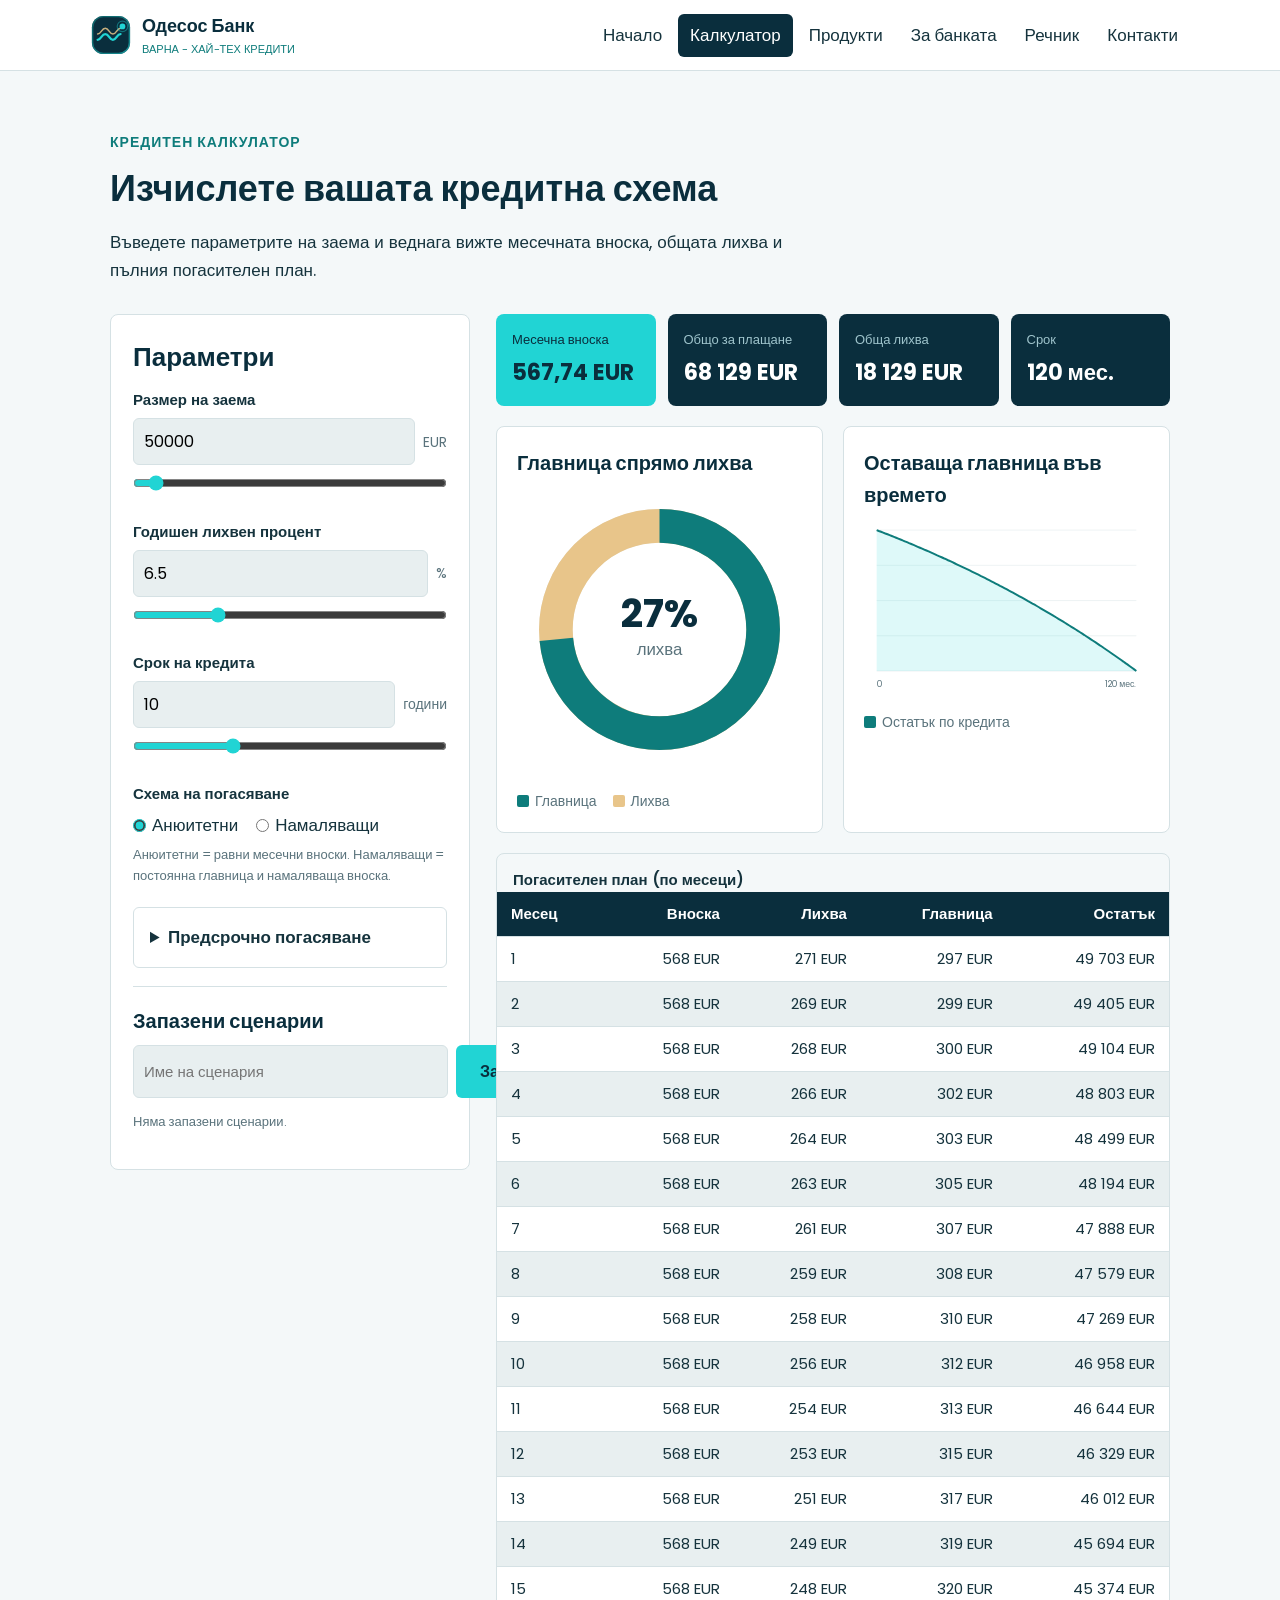
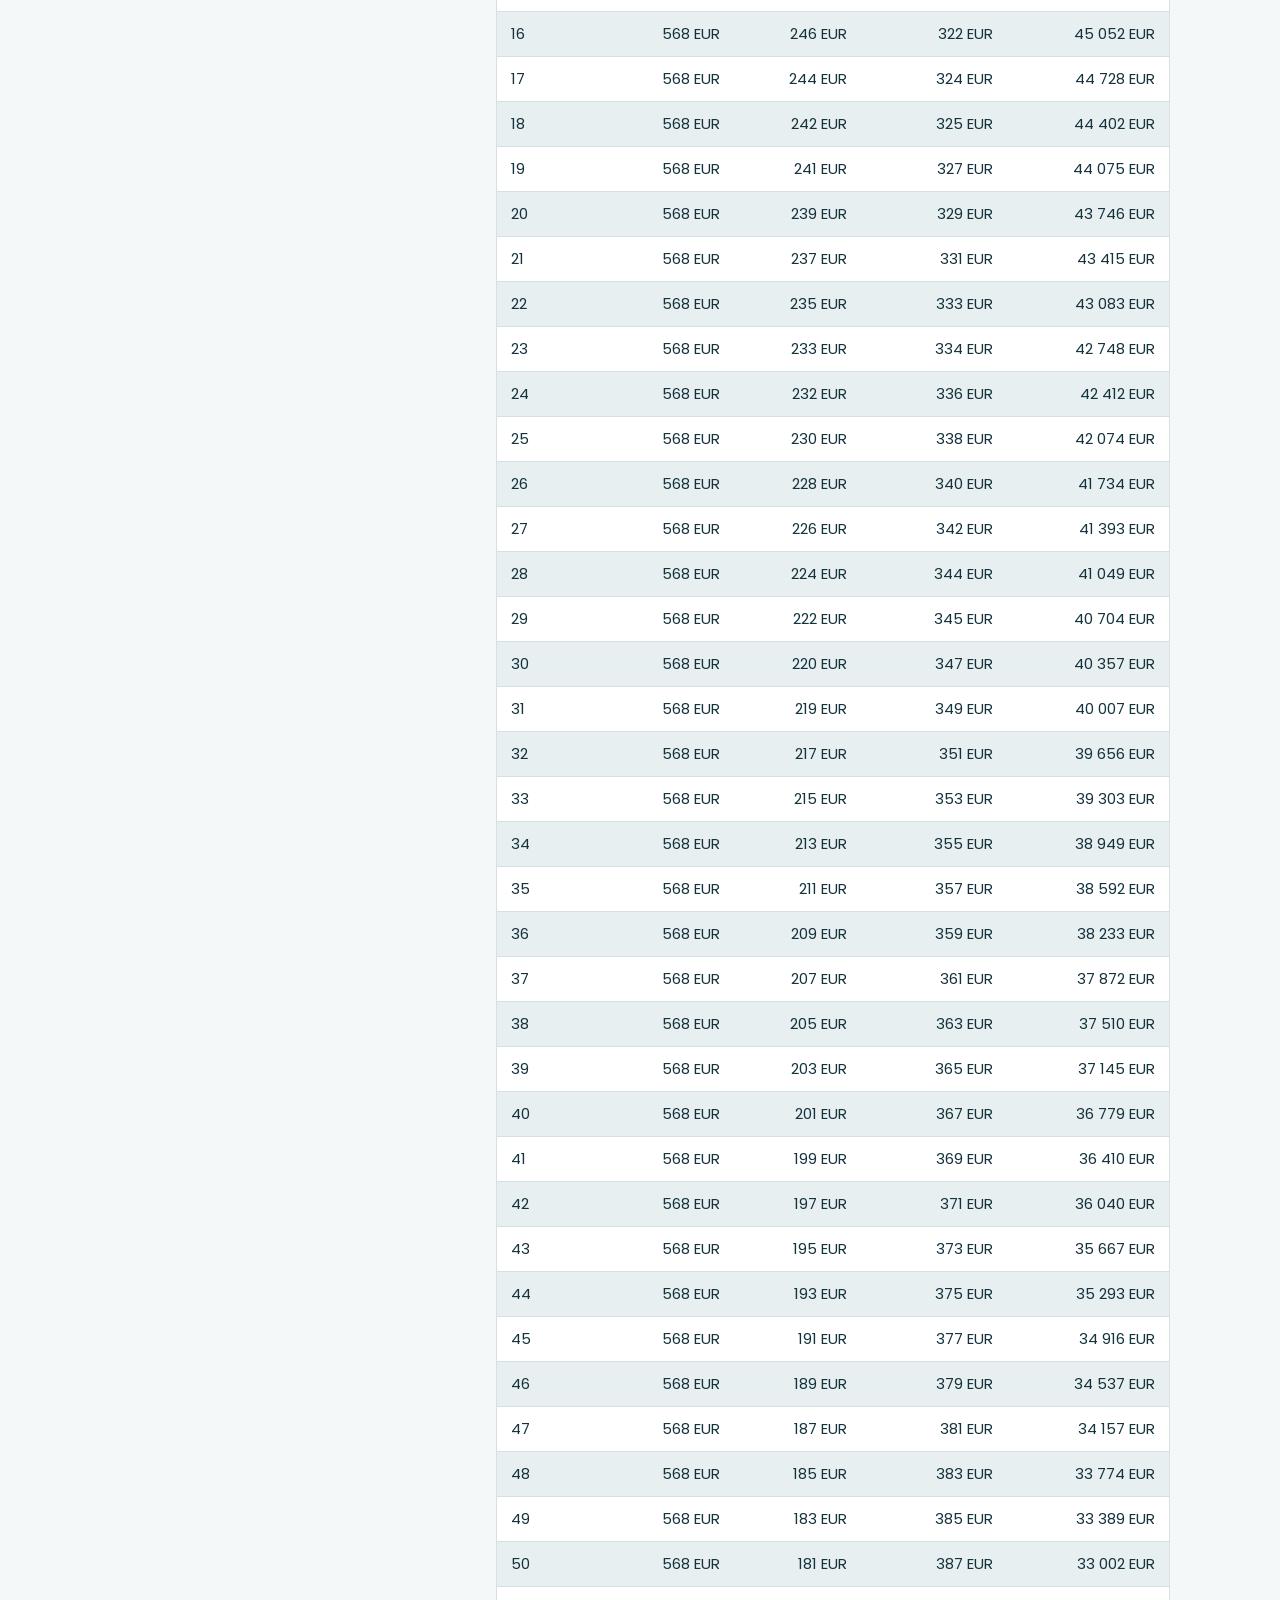
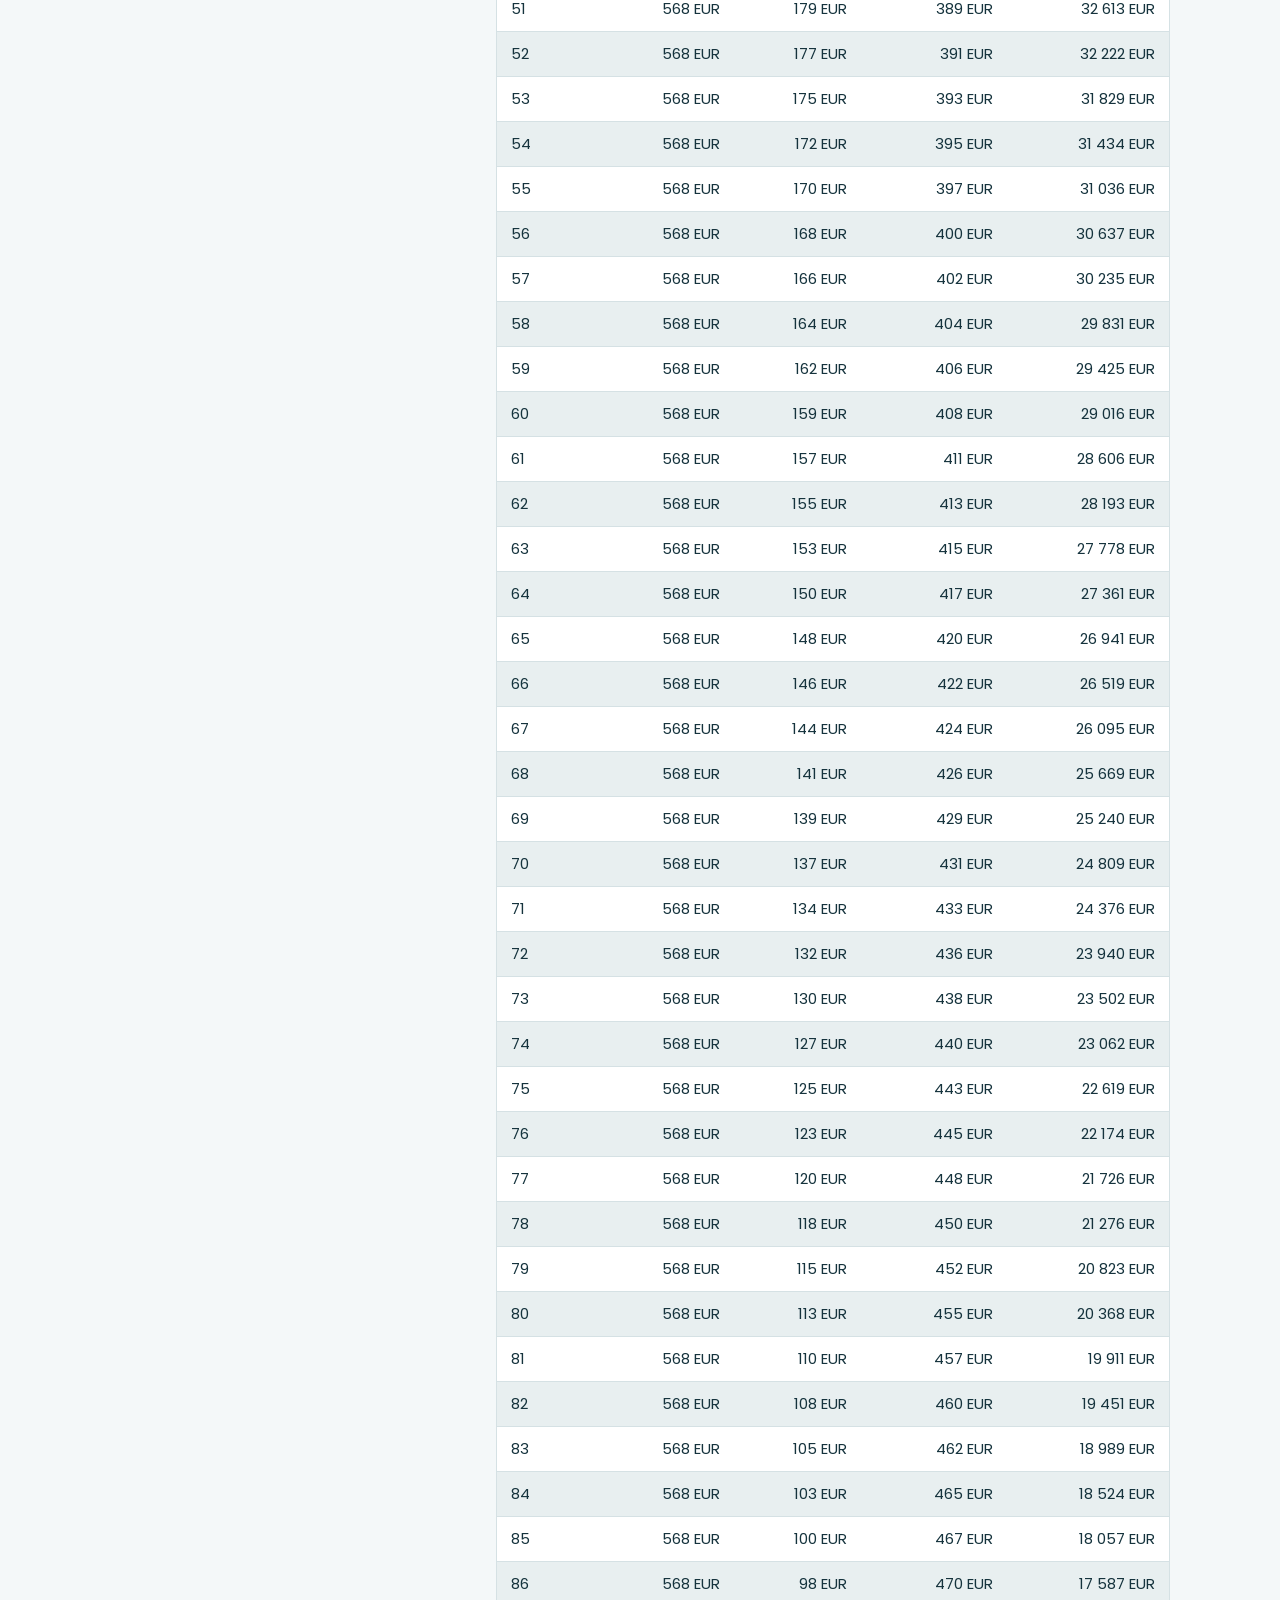
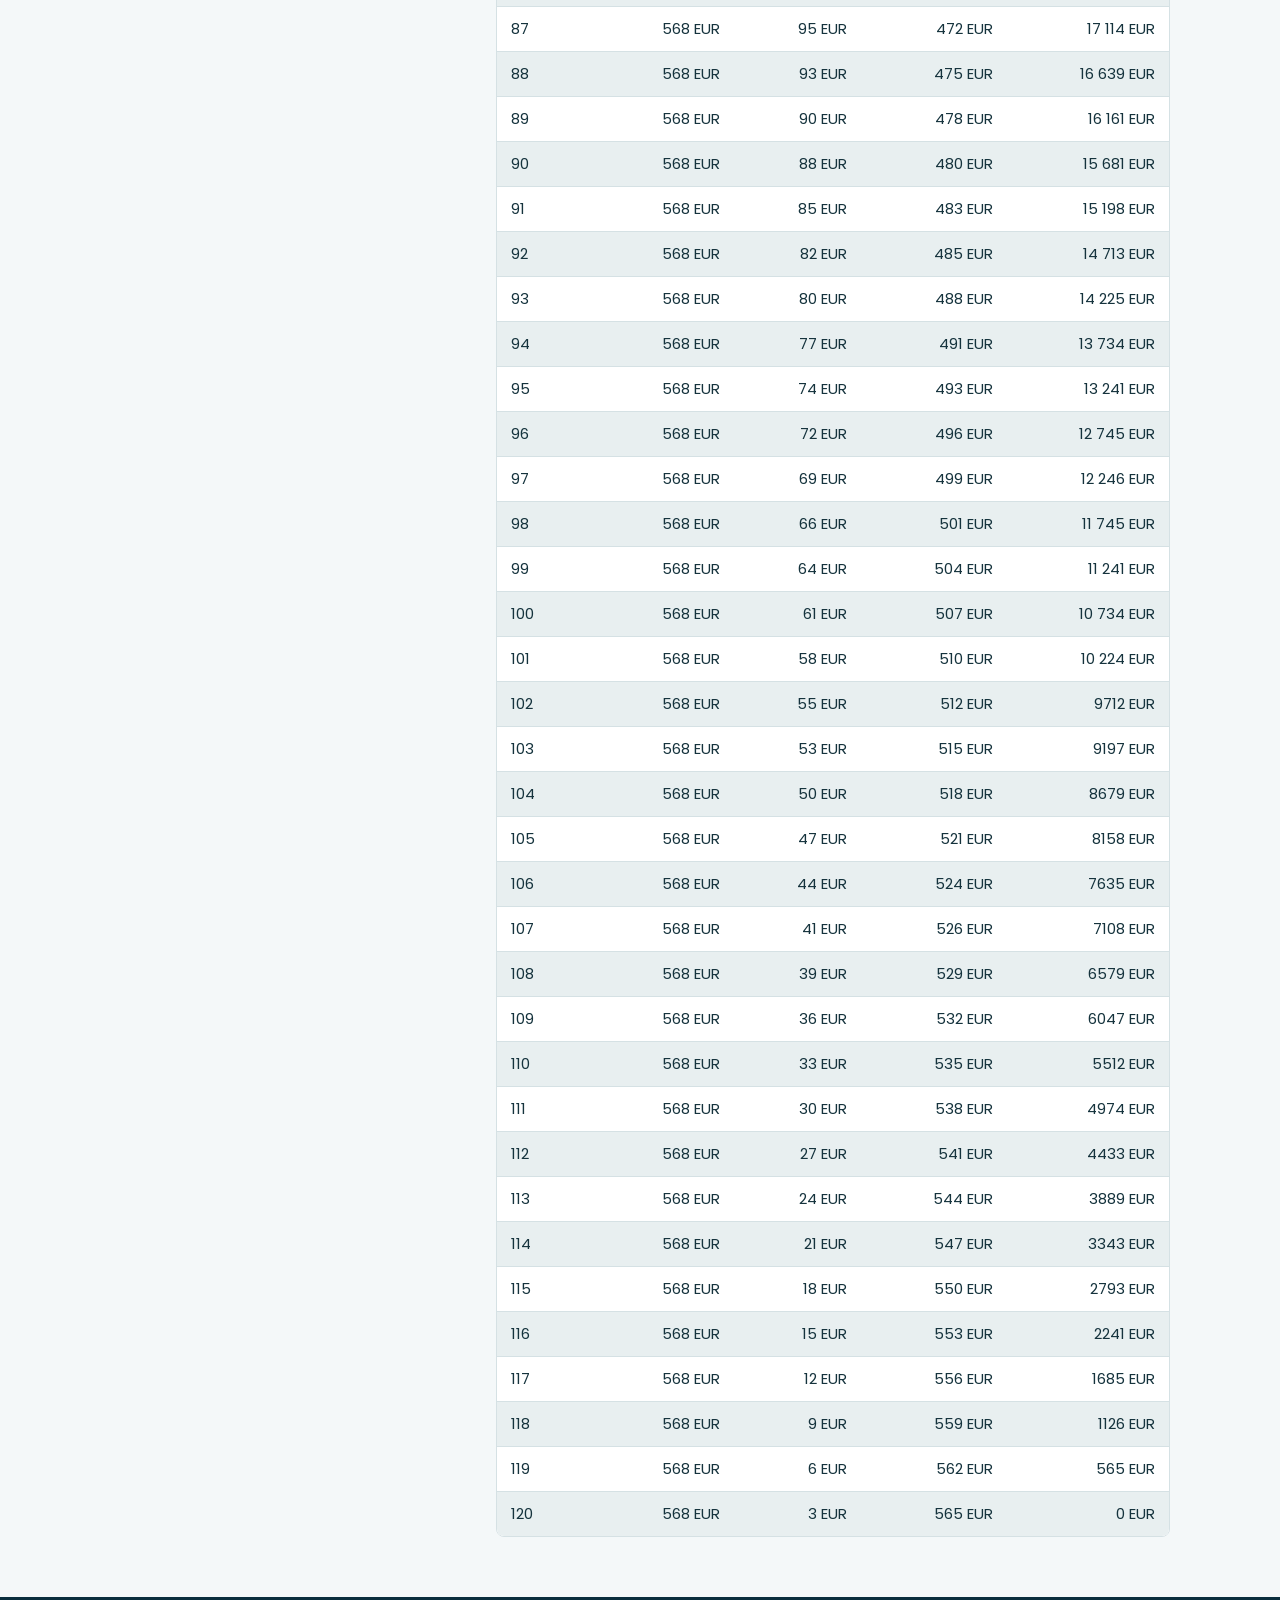
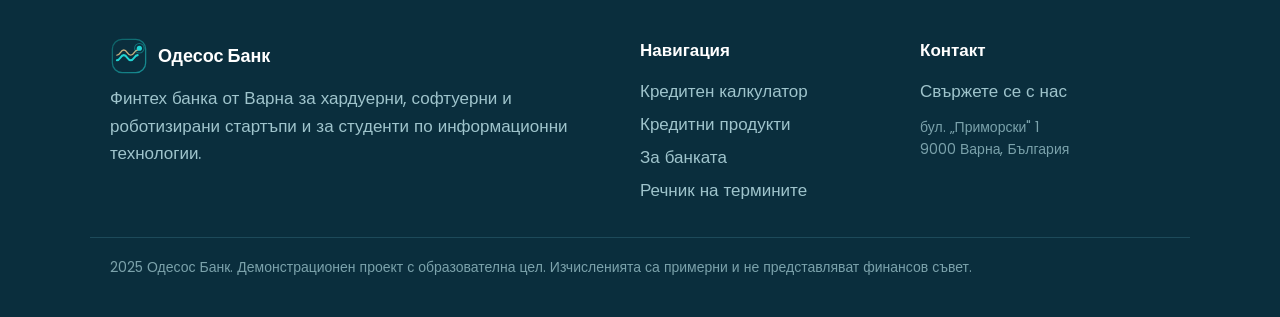
==== kalkulator.html @ dea0d9ed "Add files via upload" ====
<!DOCTYPE html>
<html lang="bg">
<head>
  <meta charset="UTF-8">
  <meta name="viewport" content="width=device-width, initial-scale=1">
  <title>Кредитен калкулатор - Одесос Банк</title>
  <meta name="description" content="Изчислете месечна вноска, обща лихва и погасителен план с графики и предсрочно погасяване.">
  <link rel="icon" href="images/logo.svg" type="image/svg+xml">
  <link rel="stylesheet" href="css/style.css">
</head>
<body>
  <a href="#main" class="skip-link">Към основното съдържание</a>

  <!-- ===== Хедър с навигация ===== -->
  <header class="site-header">
    <nav class="container nav" aria-label="Основна навигация">
      <a href="index.html" class="brand">
        <img src="images/logo.svg" alt="Лого на Одесос Банк">
        <span class="brand-name">Одесос Банк<span>Варна - хай-тех кредити</span></span>
      </a>
      <button class="nav-toggle" aria-label="Меню" aria-expanded="false"><span></span><span></span><span></span></button>
      <ul class="nav-links">
        <li><a href="index.html">Начало</a></li>
        <li><a href="kalkulator.html" aria-current="page">Калкулатор</a></li>
        <li><a href="produkti.html">Продукти</a></li>
        <li><a href="za-nas.html">За банката</a></li>
        <li><a href="rechnik.html">Речник</a></li>
        <li><a href="kontakti.html">Контакти</a></li>
      </ul>
    </nav>
  </header>

  <main id="main" class="section">
    <div class="container">
      <div class="section-head">
        <p class="eyebrow">Кредитен калкулатор</p>
        <h1>Изчислете вашата кредитна схема</h1>
        <p>Въведете параметрите на заема и веднага вижте месечната вноска, общата лихва и пълния погасителен план.</p>
      </div>

      <!-- Оформление в две колони: форма вляво, резултати вдясно -->
      <div class="calc-layout">

        <!-- ===== Колона 1: входни данни ===== -->
        <form class="panel" id="calcForm" aria-label="Параметри на кредита" onsubmit="return false">
          <h2>Параметри</h2>

          <!-- Размер на заема: числово поле + плъзгач (синхронизирани от JS) -->
          <div class="field">
            <label for="amount">Размер на заема</label>
            <div class="field-row">
              <input type="number" id="amount" value="50000" min="1000" max="1000000" step="1000">
              <span class="unit">EUR</span>
            </div>
            <input type="range" id="amountRange" min="1000" max="1000000" step="1000" value="50000" aria-label="Размер на заема (плъзгач)">
          </div>

          <!-- Годишна лихва -->
          <div class="field">
            <label for="rate">Годишен лихвен процент</label>
            <div class="field-row">
              <input type="number" id="rate" value="6.5" min="0" max="25" step="0.1">
              <span class="unit">%</span>
            </div>
            <input type="range" id="rateRange" min="0" max="25" step="0.1" value="6.5" aria-label="Лихвен процент (плъзгач)">
          </div>

          <!-- Срок в години -->
          <div class="field">
            <label for="years">Срок на кредита</label>
            <div class="field-row">
              <input type="number" id="years" value="10" min="1" max="30" step="1">
              <span class="unit">години</span>
            </div>
            <input type="range" id="yearsRange" min="1" max="30" step="1" value="10" aria-label="Срок в години (плъзгач)">
          </div>

          <!-- Схема на погасяване: два радио бутона -->
          <div class="field">
            <span style="display:block; font-weight:600; font-size:15px; margin-bottom:6px;">Схема на погасяване</span>
            <div class="radio-group">
              <label><input type="radio" name="ptype" value="annuity" checked> Анюитетни</label>
              <label><input type="radio" name="ptype" value="declining"> Намаляващи</label>
            </div>
            <p class="hint">Анюитетни = равни месечни вноски. Намаляващи = постоянна главница и намаляваща вноска.</p>
          </div>

          <!-- Предсрочно погасяване (разгъващ се блок) -->
          <details class="prepay-box">
            <summary>Предсрочно погасяване</summary>
            <div class="field" style="margin-top:10px;">
              <label for="prepayLump">Еднократна сума</label>
              <div class="field-row">
                <input type="number" id="prepayLump" value="0" min="0" step="500"><span class="unit">EUR</span>
              </div>
            </div>
            <div class="field">
              <label for="prepayMonth">на месец номер</label>
              <div class="field-row">
                <input type="number" id="prepayMonth" value="12" min="1" step="1"><span class="unit">мес.</span>
              </div>
            </div>
            <div class="field">
              <label for="prepayMonthly">Месечно надвнасяне</label>
              <div class="field-row">
                <input type="number" id="prepayMonthly" value="0" min="0" step="50"><span class="unit">EUR</span>
              </div>
            </div>
          </details>

          <hr style="border:none; border-top:1px solid var(--border); margin:18px 0;">

          <!-- Запазване на сценарии (използва localStorage) -->
          <h3>Запазени сценарии</h3>
          <div class="save-bar">
            <input type="text" id="scenarioName" placeholder="Име на сценария" aria-label="Име на сценария">
            <button type="button" class="btn btn-primary" id="saveBtn">Запази</button>
          </div>
          <div id="savedList"></div>
        </form>

        <!-- ===== Колона 2: резултати ===== -->
        <div class="results">

          <!-- Четири обобщаващи стойности -->
          <div class="summary" aria-live="polite">
            <div class="metric accent">
              <div class="label">Месечна вноска</div>
              <div class="value" id="mPayment">-</div>
            </div>
            <div class="metric">
              <div class="label">Общо за плащане</div>
              <div class="value" id="mTotal">-</div>
            </div>
            <div class="metric">
              <div class="label">Обща лихва</div>
              <div class="value" id="mInterest">-</div>
            </div>
            <div class="metric">
              <div class="label">Срок</div>
              <div class="value" id="mTerm">-</div>
            </div>
          </div>

          <!-- Двете SVG диаграми (генерират се от charts.js) -->
          <div class="charts">
            <div class="chart-box">
              <h3>Главница спрямо лихва</h3>
              <div id="donut"></div>
              <div class="legend">
                <span><i style="background:#0e7c7b"></i> Главница</span>
                <span><i style="background:#e8c58a"></i> Лихва</span>
              </div>
            </div>
            <div class="chart-box">
              <h3>Оставаща главница във времето</h3>
              <div id="lineChart"></div>
              <div class="legend">
                <span><i style="background:#0e7c7b"></i> Остатък по кредита</span>
              </div>
            </div>
          </div>

          <!-- Погасителен план (попълва се от calculator.js) -->
          <div class="table-wrap">
            <table class="schedule">
              <caption>Погасителен план (по месеци)</caption>
              <thead>
                <tr>
                  <th scope="col">Месец</th>
                  <th scope="col">Вноска</th>
                  <th scope="col">Лихва</th>
                  <th scope="col">Главница</th>
                  <th scope="col">Остатък</th>
                </tr>
              </thead>
              <tbody id="scheduleBody"></tbody>
            </table>
          </div>
        </div>
      </div>
    </div>
  </main>

  <!-- ===== Footer ===== -->
  <footer class="site-footer">
    <div class="container footer-grid">
      <div>
        <div class="footer-brand"><img src="images/logo.svg" alt=""><strong>Одесос Банк</strong></div>
        <p>Финтех банка от Варна за хардуерни, софтуерни и роботизирани стартъпи и за студенти по информационни технологии.</p>
      </div>
      <div>
        <h4>Навигация</h4>
        <a href="kalkulator.html">Кредитен калкулатор</a>
        <a href="produkti.html">Кредитни продукти</a>
        <a href="za-nas.html">За банката</a>
        <a href="rechnik.html">Речник на термините</a>
      </div>
      <div>
        <h4>Контакт</h4>
        <a href="kontakti.html">Свържете се с нас</a>
        <p style="margin-top:8px; font-size:14px; color:#7ba2ab">бул. „Приморски" 1<br>9000 Варна, България</p>
      </div>
    </div>
    <div class="container footer-bottom">
      <p>2025 Одесос Банк. Демонстрационен проект с образователна цел. Изчисленията са примерни и не представляват финансов съвет.</p>
    </div>
  </footer>

  <!-- Зареждаме скриптовете в правилния ред -->
  <script src="js/main.js"></script>
  <script src="js/storage.js"></script>
  <script src="js/charts.js"></script>
  <script src="js/calculator.js"></script>
</body>
</html>
---- css/style.css ----
/* ============================================================
   Одесос Банк - основен стилов файл (style.css)
   Тема: Черно море + технологии
   Само стандартен CSS, без браузър-специфичен код.
   ============================================================ */

/* Шрифт от Google Fonts */
@import url('https://fonts.googleapis.com/css2?family=Poppins:wght@400;500;600;700&display=swap');

/*  ---- Променливи с цветовете на темата ----  */
:root {
  --blue-dark: #0a2e3d;   /* морско синьо - основен тъмен цвят */
  --teal: #0e7c7b;        /* морско зелено - връзки и акценти */
  --cyan: #21d4d4;        /* технологичен циан за бутони */
  --sand: #e8c58a;        /* пясъчно златен - детайли */
  --bg: #f4f8f9;          /* светъл фон на страницата */
  --white: #ffffff;
  --gray: #e8eff0;        /* светлосив фон за полета */
  --text: #15333d;        /* основен цвят на текста */
  --text-light: #5a737c;  /* по-блед текст */
  --border: #d5e1e4;      /* цвят на рамки */
}

/* ----  Основни (глобални) стилове ---- */
* {
  box-sizing: border-box;   /* паддингът да не уголемява елементите */
  margin: 0;
  padding: 0;
}


body {
  font-family: 'Poppins', Arial, sans-serif;
  font-size: 17px;
  line-height: 1.6;
  color: var(--text);
  background-color: var(--bg);
}

h1 { font-size: 36px; margin-bottom: 12px; color: var(--blue-dark); }
h2 { font-size: 26px; margin-bottom: 10px; color: var(--blue-dark); }
h3 { font-size: 20px; margin-bottom: 8px; color: var(--blue-dark); }
p  { margin-bottom: 14px; }

a { color: var(--teal); text-decoration: none; }
a:hover { text-decoration: underline; }

img { max-width: 100%; }

/* Центриращ контейнер с максимална ширина */
.container {
  max-width: 1100px;
  margin: 0 auto;
  padding: 0 20px;
}

/* Малък надпис над заглавията */
.eyebrow {
  color: var(--teal);
  font-weight: 600;
  font-size: 14px;
  text-transform: uppercase;
  letter-spacing: 1px;
  margin-bottom: 6px;
}

/* Линк за прескачане към съдържанието (за достъпност) */
.skip-link {
  position: absolute;
  left: -1000px;
  background: var(--cyan);
  color: var(--blue-dark);
  padding: 10px 16px;
  font-weight: 600;
}
.skip-link:focus { left: 10px; top: 10px; }  /* показва се при фокус с Tab */

/* ---- Бутони ---- */
.btn {
  display: inline-block;
  padding: 12px 22px;
  border-radius: 6px;
  border: 2px solid transparent;
  font-family: inherit;
  font-size: 16px;
  font-weight: 600;
  cursor: pointer;
  text-decoration: none;
}
.btn:hover { text-decoration: none; }

.btn-primary { background-color: var(--cyan); color: var(--blue-dark); }
.btn-primary:hover { background-color: #1bbdbd; }

.btn-ghost { background-color: transparent; color: var(--teal); border-color: var(--teal); }
.btn-ghost:hover { background-color: var(--gray); }

.btn-soft { background-color: var(--gray); color: var(--blue-dark); }
.btn-soft:hover { background-color: #dde8ea; }

/* ---- Хедър и навигация ---- */
.site-header {
  position: sticky;        /* лентата остава горе при скролване */
  top: 0;
  z-index: 10;
  background-color: var(--white);
  border-bottom: 1px solid var(--border);
}

.nav {
  display: flex;                  /* лого вляво, връзки вдясно */
  align-items: center;
  justify-content: space-between;
  padding: 12px 0;
}
.brand { display: flex; align-items: center; gap: 10px; }
.brand img { width: 42px; height: 42px; }
.brand-name { font-weight: 700; font-size: 18px; color: var(--blue-dark); }
.brand-name span {        /* подзаглавие под името */
  display: block;
  font-size: 11px;
  font-weight: 400;
  color: var(--teal);
  text-transform: uppercase;
}

/* Бутон за мобилно меню (показва се само на малки екрани) */
.nav-toggle {
  display: none;
  background: none;
  border: none;
  cursor: pointer;
  padding: 8px;
}
.nav-toggle span {        /* трите чертички на хамбургера */
  display: block;
  width: 25px;
  height: 3px;
  background-color: var(--blue-dark);
  margin: 4px 0;
}

.nav-links { list-style: none; display: flex; gap: 4px; }
.nav-links a {
  display: block;
  padding: 8px 12px;
  border-radius: 6px;
  color: var(--text);
  font-weight: 500;
}
.nav-links a:hover { background-color: var(--gray); text-decoration: none; }
/* активната страница се откроява */
.nav-links a[aria-current="page"] { background-color: var(--blue-dark); color: var(--white); }

/* ---- Hero секция (началната страница) ---- */
.hero { padding: 60px 0; }
.hero-grid {
  display: grid;
  grid-template-columns: 1fr 1fr;   /* текст | картинка */
  gap: 40px;
  align-items: center;
}
.hero .lead { font-size: 19px; color: var(--text-light); }
.hero-cta { margin-top: 20px; display: flex; gap: 12px; flex-wrap: wrap; }

/* ---- Общи секции ---- */
.section { padding: 60px 0; }
/* Тъмна секция  */
.section-dark { background-color: var(--blue-dark); color: #cfe6ea; }
.section-dark h1, .section-dark h2, .section-dark h3 { color: var(--white); }
.section-dark .eyebrow { color: var(--cyan); }
.section-head { max-width: 700px; margin-bottom: 30px; }

/* ---- Карти на продуктите ---- */
.cards {
  display: grid;
  grid-template-columns: repeat(4, 1fr);   /* четири в ред */
  gap: 20px;
}
.card {
  background-color: var(--white);
  border: 1px solid var(--border);
  border-radius: 8px;
  padding: 24px;
}
.card:hover { border-color: var(--cyan); }   /* ефект при hover/посочване */
.card-icon {                 /* квадратче с иконка */
  width: 50px;
  height: 50px;
  background-color: var(--blue-dark);
  color: var(--cyan);
  border-radius: 8px;
  display: flex;
  align-items: center;
  justify-content: center;
  margin-bottom: 14px;
}
.card-icon svg { width: 26px; height: 26px; }
.card p { color: var(--text-light); font-size: 15px; margin-bottom: 0; }

/* ----  Калкулатор: оформление в две колони ---- */
.calc-layout {
  display: grid;
  grid-template-columns: 360px 1fr;   /* форма | резултати */
  gap: 26px;
  align-items: start;
}

/* Бяла кутия (панел) */
.panel {
  background-color: var(--white);
  border: 1px solid var(--border);
  border-radius: 8px;
  padding: 22px;
}

/* Едно поле във формата */
.field { margin-bottom: 20px; }
.field > label { display: block; font-weight: 600; font-size: 15px; margin-bottom: 6px; }
.field-row { display: flex; align-items: center; gap: 8px; }
.field-row input[type="number"] {
  flex: 1;
  font-family: inherit;
  font-size: 16px;
  padding: 10px;
  border: 1px solid var(--border);
  border-radius: 6px;
  background-color: var(--gray);
}
.field-row .unit { color: var(--text-light); font-size: 14px; }

/* Плъзгач - оцветяваме го със стандартния accent-color (работи във всички браузъри) */
input[type="range"] {
  width: 100%;
  margin-top: 10px;
  accent-color: var(--cyan);
}

/* Радио бутони за схемата на погасяване */
.radio-group { display: flex; gap: 18px; }
.radio-group label { display: flex; align-items: center; gap: 6px; cursor: pointer; font-weight: 500; }
.radio-group input { accent-color: var(--cyan); }

.hint { font-size: 13px; color: var(--text-light); margin-top: 6px; }

/* details блок за предсрочно погасяване */
.prepay-box {
  border: 1px solid var(--border);
  border-radius: 6px;
  padding: 10px 16px;
}
.prepay-box summary { font-weight: 600; cursor: pointer; padding: 6px 0; }

/* ---- Резултати ---- */
.results { display: grid; gap: 20px; }

/* Редичка с обобщаващи стойности */
.summary {
  display: grid;
  grid-template-columns: repeat(4, 1fr);
  gap: 12px;
}
.metric {
  background-color: var(--blue-dark);
  color: var(--white);
  border-radius: 8px;
  padding: 16px;
}
.metric .label { font-size: 13px; color: #9fc4cc; margin-bottom: 4px; }
.metric .value { font-size: 22px; font-weight: 700; }

/* първата стойност (месечна вноска) се откроява в циан */
.metric.accent { background-color: var(--cyan); color: var(--blue-dark); }
.metric.accent .label { color: var(--blue-dark); }

/* Двете диаграми една до друга */
.charts { display: grid; grid-template-columns: 1fr 1fr; gap: 20px; }
.chart-box {
  background-color: var(--white);
  border: 1px solid var(--border);
  border-radius: 8px;
  padding: 20px;
}
.chart-box svg { width: 100%; height: auto; }
/* легенда под диаграмите */
.legend { display: flex; gap: 16px; flex-wrap: wrap; margin-top: 10px; font-size: 14px; color: var(--text-light); }
.legend span { display: flex; align-items: center; gap: 6px; }
.legend i { width: 12px; height: 12px; border-radius: 2px; }

/* ---- Таблица с погасителния план ---- */
.table-wrap {
  overflow-x: auto;     /* хоризонтално скролване на тесни екрани */
  border: 1px solid var(--border);
  border-radius: 8px;
}
table.schedule { width: 100%; border-collapse: collapse; background-color: var(--white); font-size: 15px; }
table.schedule caption { text-align: left; padding: 14px 16px 0; font-weight: 600; }
table.schedule th, table.schedule td { padding: 10px 14px; text-align: right; }
table.schedule th:first-child, table.schedule td:first-child { text-align: left; }
table.schedule thead th { background-color: var(--blue-dark); color: var(--white); }
table.schedule tbody td { border-top: 1px solid var(--border); }
table.schedule tbody tr:nth-child(even) { background-color: var(--gray); }  /* За редуващи се редове */
table.schedule tbody tr.prepay td { color: var(--teal); font-weight: 700; }  /* редът с предсрочно погасяване */

/* ---- Запазени сценарии ---- */
.save-bar { display: flex; gap: 8px; margin-bottom: 14px; }
.save-bar input {
  flex: 1;
  padding: 10px;
  border: 1px solid var(--border);
  border-radius: 6px;
  font-family: inherit;
  font-size: 15px;
  background-color: var(--gray);
}
.saved-row {
  display: flex;
  align-items: center;
  gap: 8px;
  padding: 10px 12px;
  border: 1px solid var(--border);
  border-radius: 6px;
  margin-bottom: 8px;
}
.saved-row span { flex: 1; font-weight: 600; font-size: 15px; }
.saved-row small { display: block; font-weight: 400; color: var(--text-light); font-size: 13px; }
.saved-row .btn { padding: 6px 14px; font-size: 14px; }
.link-del { background: none; border: none; color: #b00020; cursor: pointer; font-size: 18px; }

/* ---- Речник  ---- */
.glossary { max-width: 760px; }
.glossary details {
  background-color: var(--white);
  border: 1px solid var(--border);
  border-radius: 6px;
  padding: 6px 18px;
  margin-bottom: 10px;
}
.glossary summary { font-weight: 600; cursor: pointer; padding: 10px 0; color: var(--blue-dark); }
.glossary details p { color: var(--text-light); margin-bottom: 12px; }

/* ---- Форма за контакт ---- */
.contact-grid { display: grid; grid-template-columns: 1fr 1fr; gap: 36px; align-items: start; }
.form-field { margin-bottom: 16px; }
.form-field label { display: block; font-weight: 600; font-size: 15px; margin-bottom: 6px; }
.form-field input, .form-field textarea {
  width: 100%;
  padding: 11px;
  border: 1px solid var(--border);
  border-radius: 6px;
  font-family: inherit;
  font-size: 16px;
  background-color: var(--white);
}
.form-field textarea { min-height: 120px; resize: vertical; }
.form-error { color: #b00020; font-size: 14px; margin-top: 4px; }   /* съобщение за грешка */
.form-status { margin-top: 12px; font-weight: 600; }
.form-status.ok { color: var(--teal); }

/* Списък с информация за контакт */
.info-list { list-style: none; }
.info-list li { margin-bottom: 16px; }
.info-list strong { display: block; color: var(--blue-dark); }
.info-list span { color: var(--text-light); font-size: 15px; }

/* ---- Footer ---- */
.site-footer { background-color: var(--blue-dark); color: #9fc4cc; padding: 40px 0 24px; }
.footer-grid { display: grid; grid-template-columns: 2fr 1fr 1fr; gap: 30px; }
.site-footer h4 { color: var(--white); margin-bottom: 10px; }
.site-footer a { color: #9fc4cc; display: block; padding: 3px 0; }
.footer-brand { display: flex; align-items: center; gap: 10px; margin-bottom: 10px; }
.footer-brand img { width: 38px; height: 38px; }
.footer-brand strong { color: var(--white); font-size: 18px; }
.footer-bottom {
  border-top: 1px solid #1d4a5a;
  margin-top: 30px;
  padding-top: 18px;
  font-size: 14px;
  color: #7ba2ab;
}

/* ============================================================
   Мобилни устройства - адаптивност и отзивчив дизайн
     - използване на медийни заявки (media queries) за различни ширини
   ============================================================ */

/* Таблети: максимална ширина 980px - колоните стават една под друга */
@media (max-width: 980px) {
  .hero-grid { grid-template-columns: 1fr; }
  .cards { grid-template-columns: repeat(2, 1fr); }   /* две карти в ред */
  .calc-layout { grid-template-columns: 1fr; }
  .charts { grid-template-columns: 1fr; }
  .summary { grid-template-columns: repeat(2, 1fr); }
  .contact-grid { grid-template-columns: 1fr; }
  .footer-grid { grid-template-columns: 1fr 1fr; }
}

/*  Телефони: максимална ширина 700px */
@media (max-width: 700px) {
  h1 { font-size: 28px; }
  h2 { font-size: 22px; }

  /* показваме хамбургер бутона и крием менюто по подразбиране */
  .nav-toggle { display: block; }
  .nav-links {
    display: none;
    position: absolute;
    top: 66px;
    left: 0;
    right: 0;
    flex-direction: column;
    background-color: var(--white);
    border-bottom: 1px solid var(--border);
    padding: 10px 20px;
  }
  .nav-links.open { display: flex; }   /* класът .open се добавя от JavaScript */

  .cards { grid-template-columns: 1fr; }   /* по една карта в ред */
  .summary { grid-template-columns: 1fr; }
  .footer-grid { grid-template-columns: 1fr; }
}
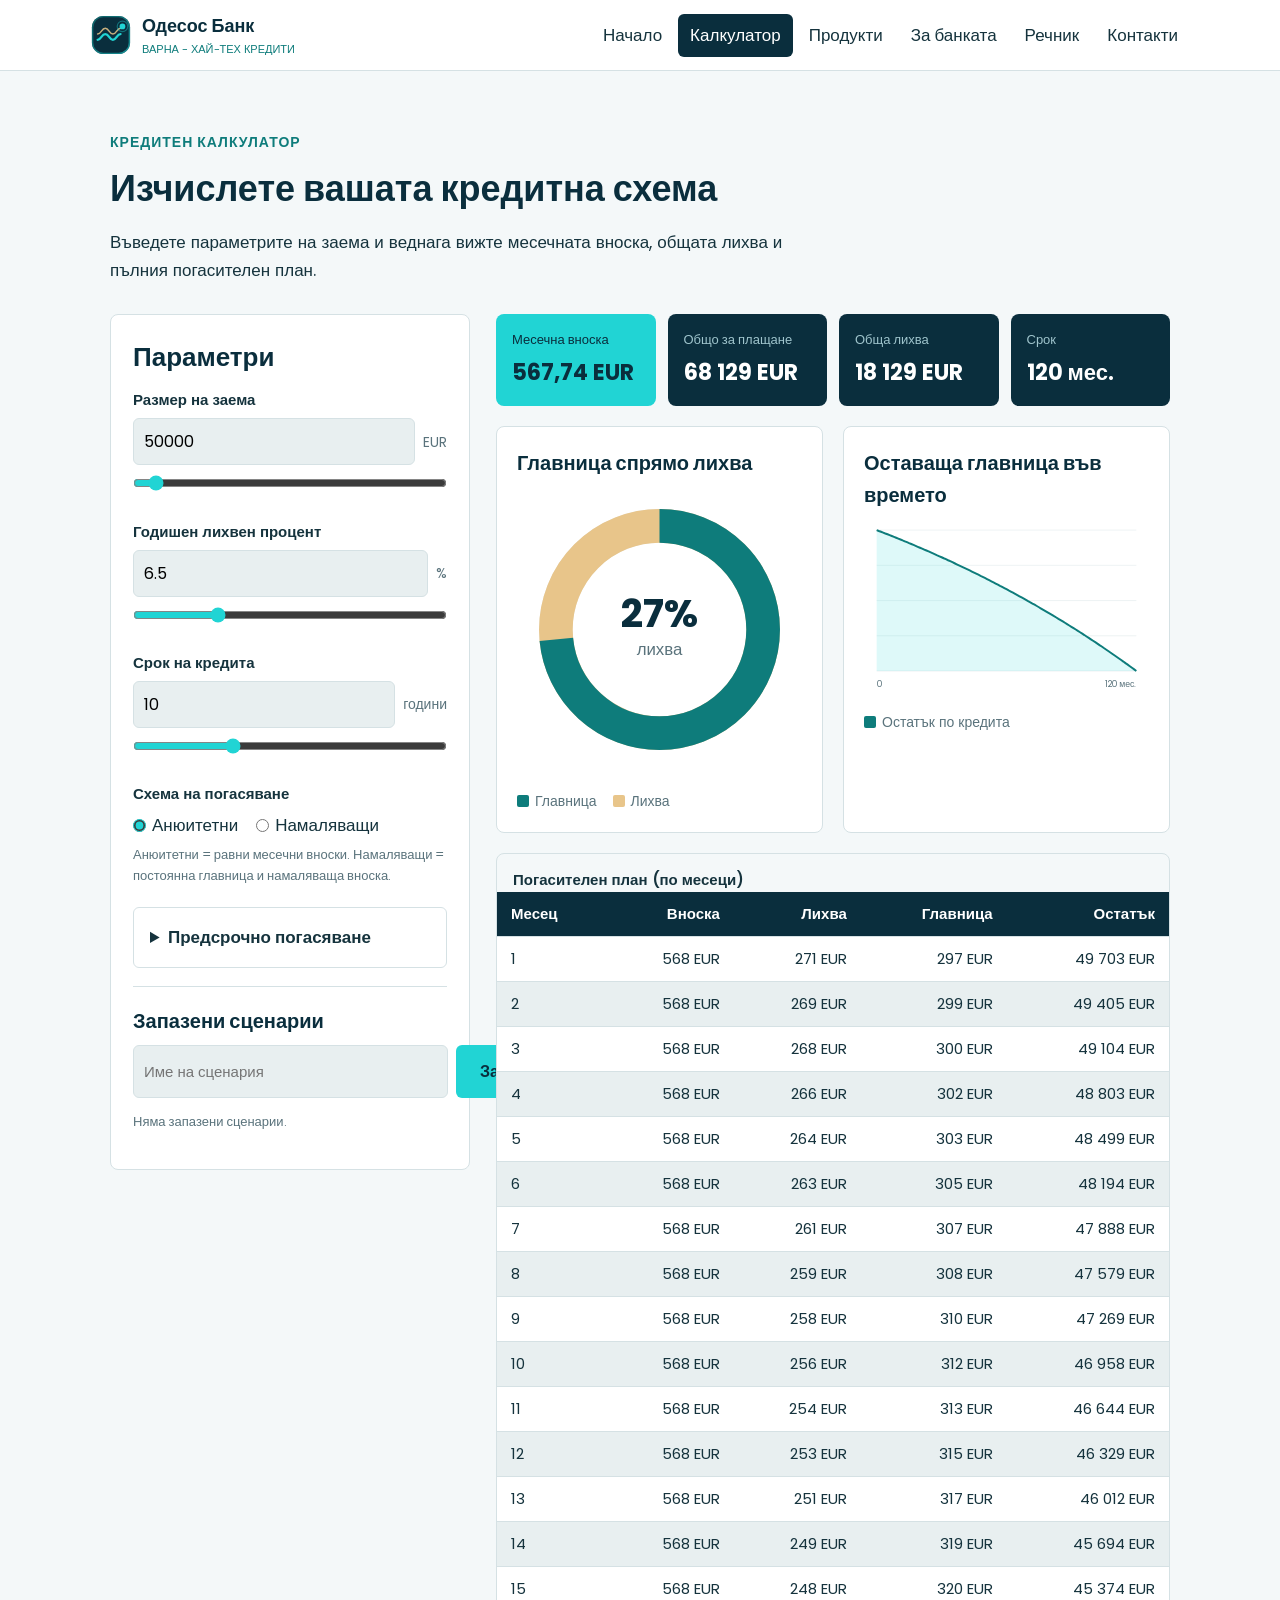
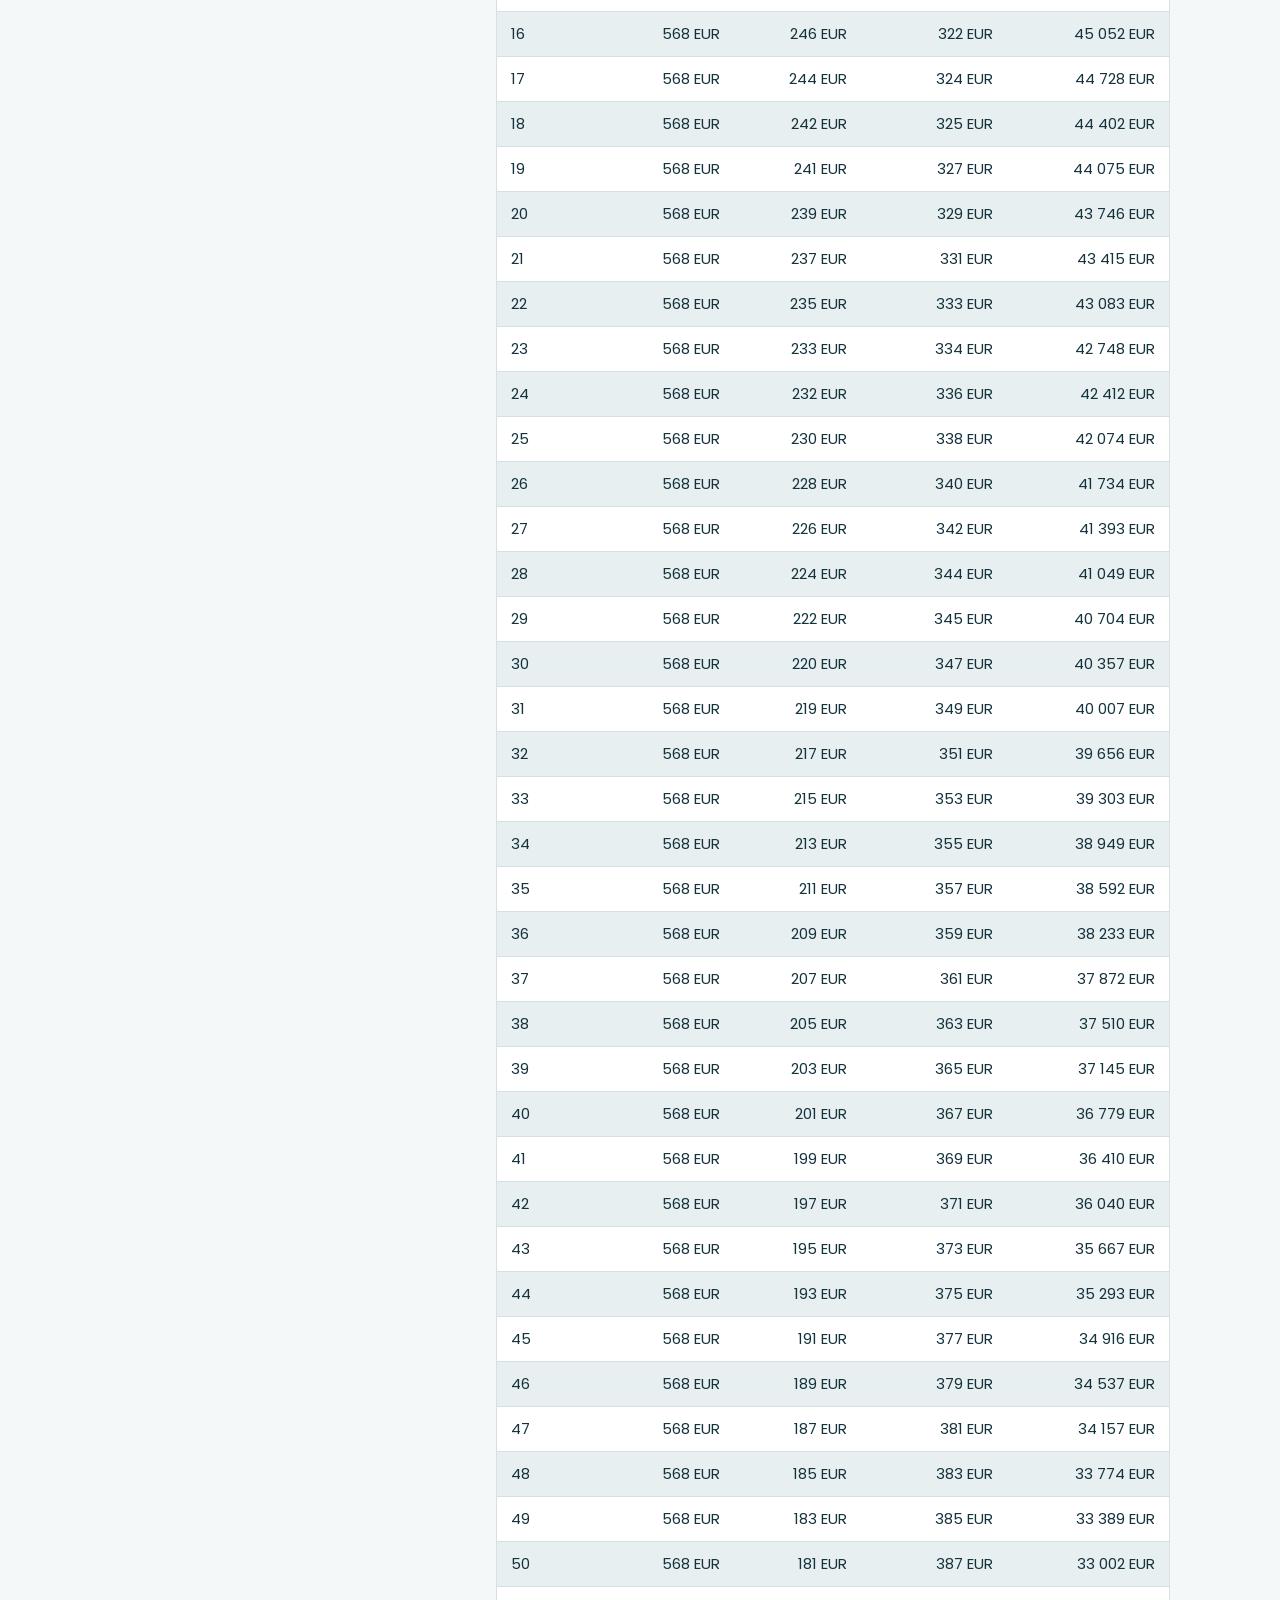
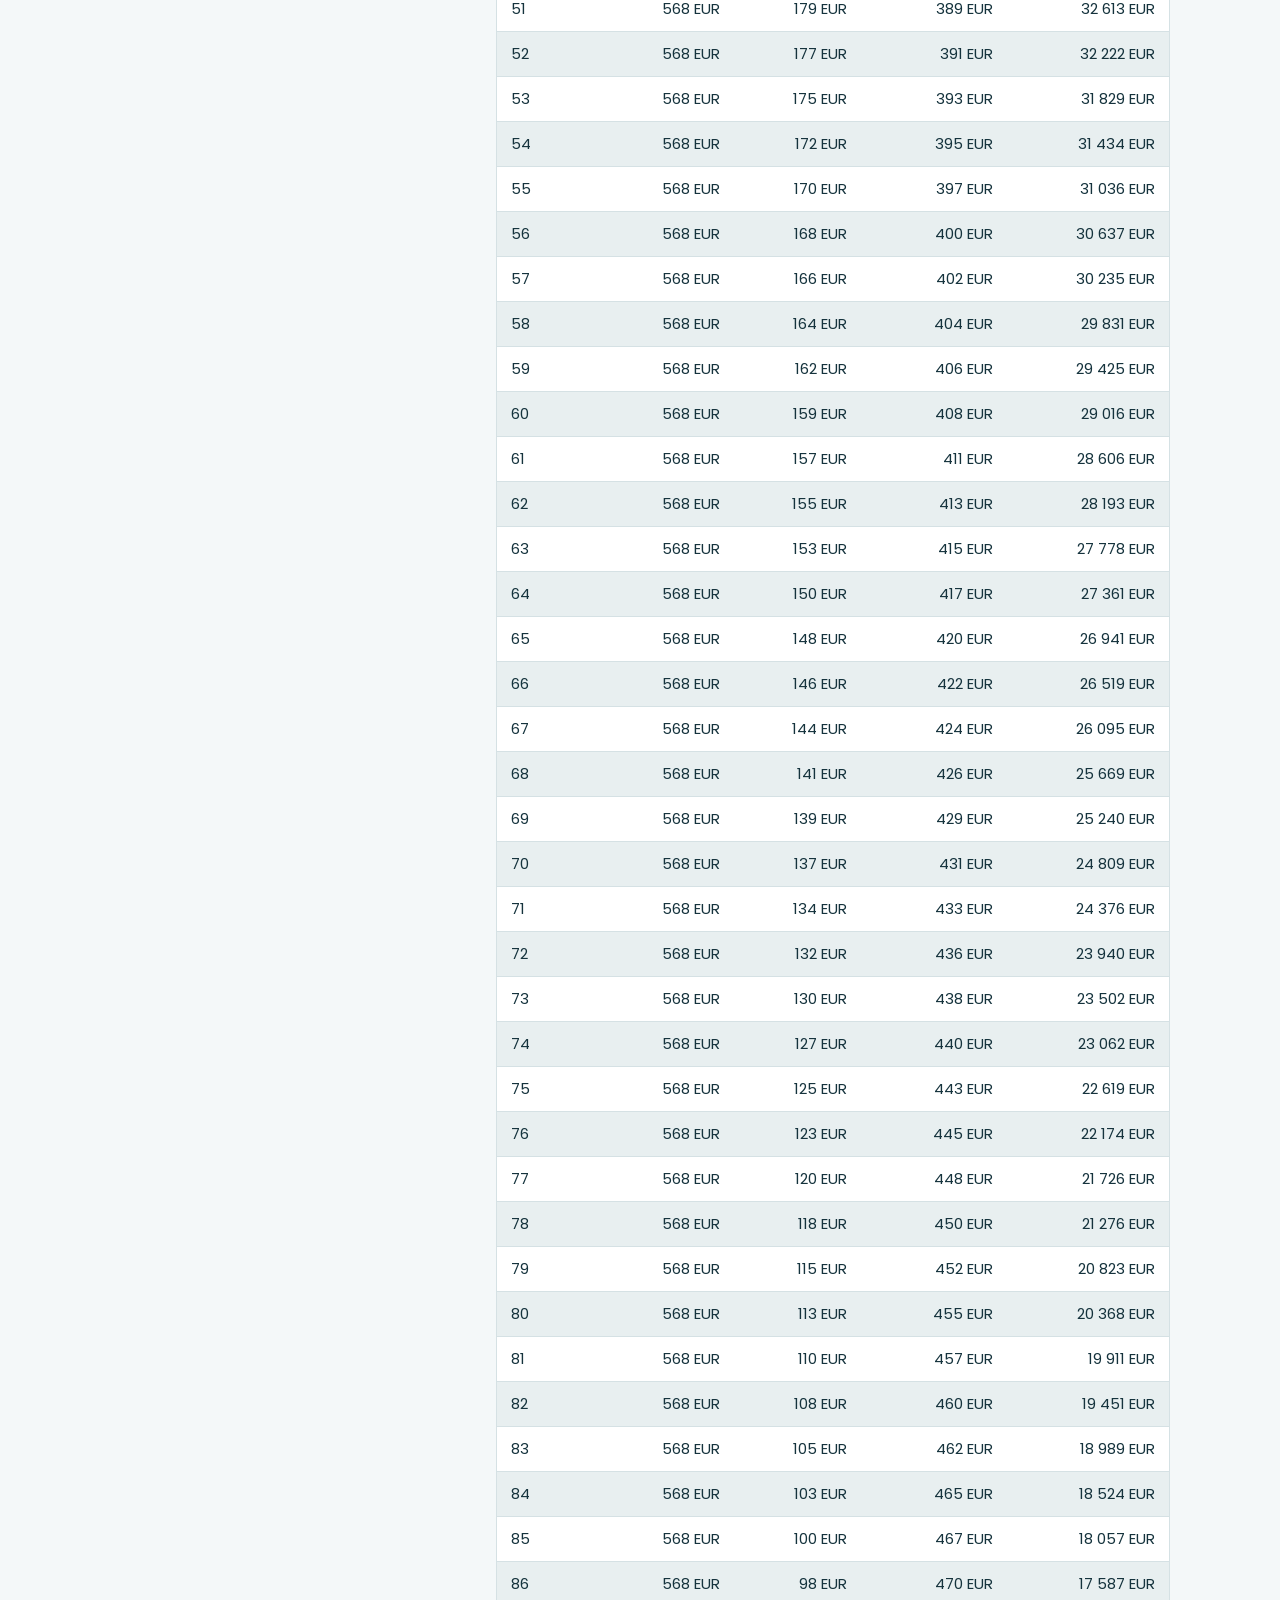
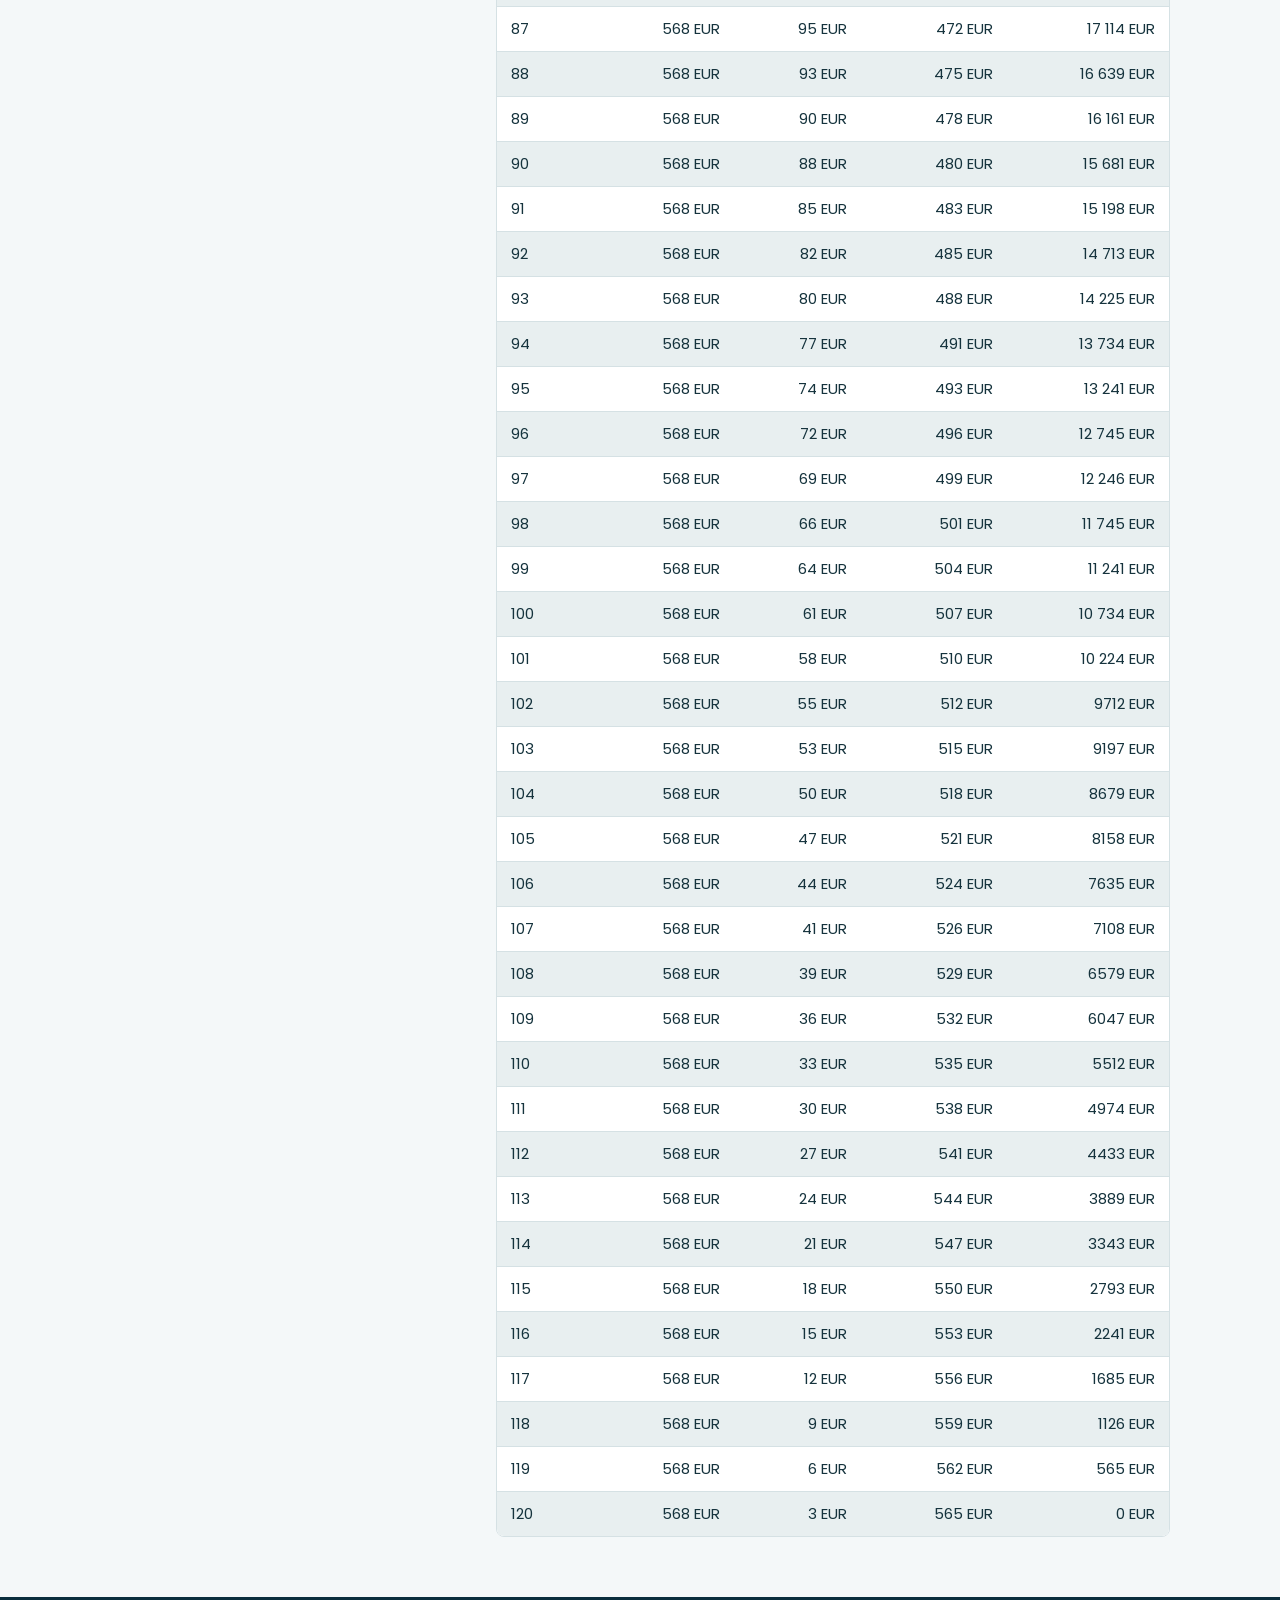
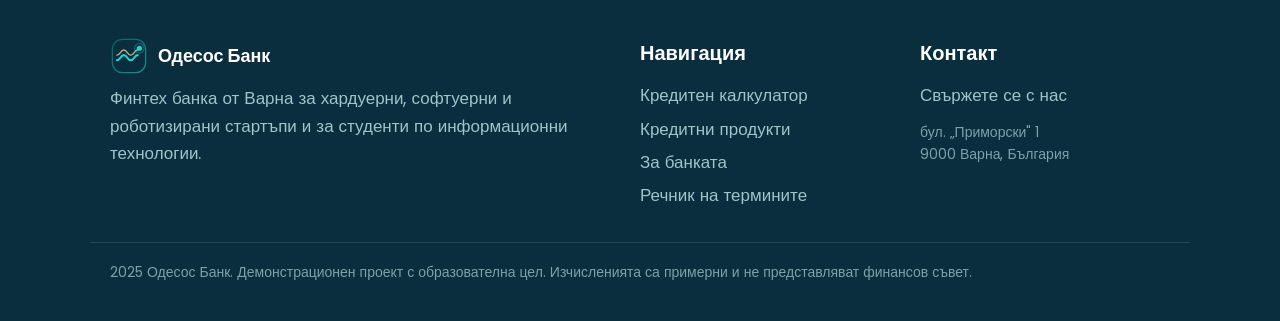
==== commit e3299c2d: "Add files via upload" ====
--- a/kalkulator.html
+++ b/kalkulator.html
@@ -190,14 +190,14 @@
         <p>Финтех банка от Варна за хардуерни, софтуерни и роботизирани стартъпи и за студенти по информационни технологии.</p>
       </div>
       <div>
-        <h4>Навигация</h4>
+        <h3>Навигация</h3>
         <a href="kalkulator.html">Кредитен калкулатор</a>
         <a href="produkti.html">Кредитни продукти</a>
         <a href="za-nas.html">За банката</a>
         <a href="rechnik.html">Речник на термините</a>
       </div>
       <div>
-        <h4>Контакт</h4>
+        <h3>Контакт</h3>
         <a href="kontakti.html">Свържете се с нас</a>
         <p style="margin-top:8px; font-size:14px; color:#7ba2ab">бул. „Приморски" 1<br>9000 Варна, България</p>
       </div>
--- a/css/style.css
+++ b/css/style.css
@@ -366,7 +366,7 @@
 /* ---- Footer ---- */
 .site-footer { background-color: var(--blue-dark); color: #9fc4cc; padding: 40px 0 24px; }
 .footer-grid { display: grid; grid-template-columns: 2fr 1fr 1fr; gap: 30px; }
-.site-footer h4 { color: var(--white); margin-bottom: 10px; }
+.site-footer h3 { color: var(--white); margin-bottom: 10px; }
 .site-footer a { color: #9fc4cc; display: block; padding: 3px 0; }
 .footer-brand { display: flex; align-items: center; gap: 10px; margin-bottom: 10px; }
 .footer-brand img { width: 38px; height: 38px; }
